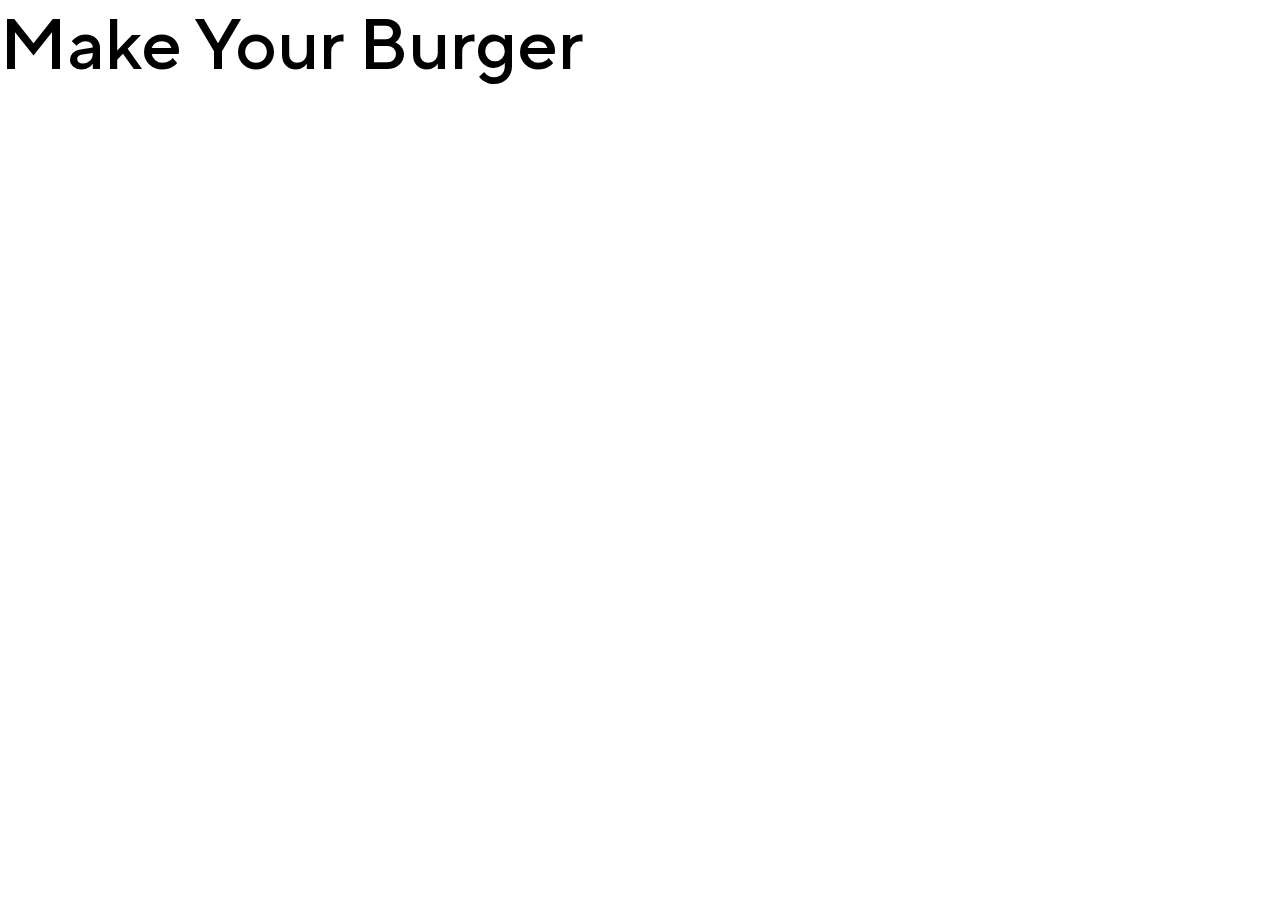
==== index.html @ 9f50b428 "first commit" ====
<!DOCTYPE html>
<html lang="en">
  <head>
    <meta charset="UTF-8" />
    <meta name="viewport" content="width=device-width, initial-scale=1.0" />
    <title>Burger</title>
    <link rel="stylesheet" href="./css/main.css" />
  </head>

  <body>
    <h1>Make Your Burger</h1>

    <script src="./js/main.js"></script>
  </body>
</html>
---- css/main.css ----
@import url(../fonts/TTNormsPro/stylesheet.css);
body {
  font-family: "TT Norms Pro", sans-serif;
  font-size: 72px;
  font-weight: 500;
}

/* Reset and base styles  */
* {
  padding: 0px;
  margin: 0px;
  border: none;
}

*,
*::before,
*::after {
  box-sizing: border-box;
}

/* Links */
a, a:link, a:visited {
  text-decoration: none;
}

a:hover {
  text-decoration: none;
}

/* Common */
aside, nav, footer, header, section, main {
  display: block;
}

h1, h2, h3, h4, h5, h6, p {
  font-size: inherit;
  font-weight: inherit;
}

ul, ul li {
  list-style: none;
}

img {
  vertical-align: top;
}

img, svg {
  max-width: 100%;
  height: auto;
}

address {
  font-style: normal;
}

/* Form */
input, textarea, button, select {
  font-family: inherit;
  font-size: inherit;
  color: inherit;
  background-color: transparent;
}

input::-ms-clear {
  display: none;
}

button, input[type=submit] {
  display: inline-block;
  box-shadow: none;
  background-color: transparent;
  background: none;
  cursor: pointer;
}

input:focus, input:active,
button:focus, button:active {
  outline: none;
}

button::-moz-focus-inner {
  padding: 0;
  border: 0;
}

label {
  cursor: pointer;
}

legend {
  display: block;
}/*# sourceMappingURL=main.css.map */
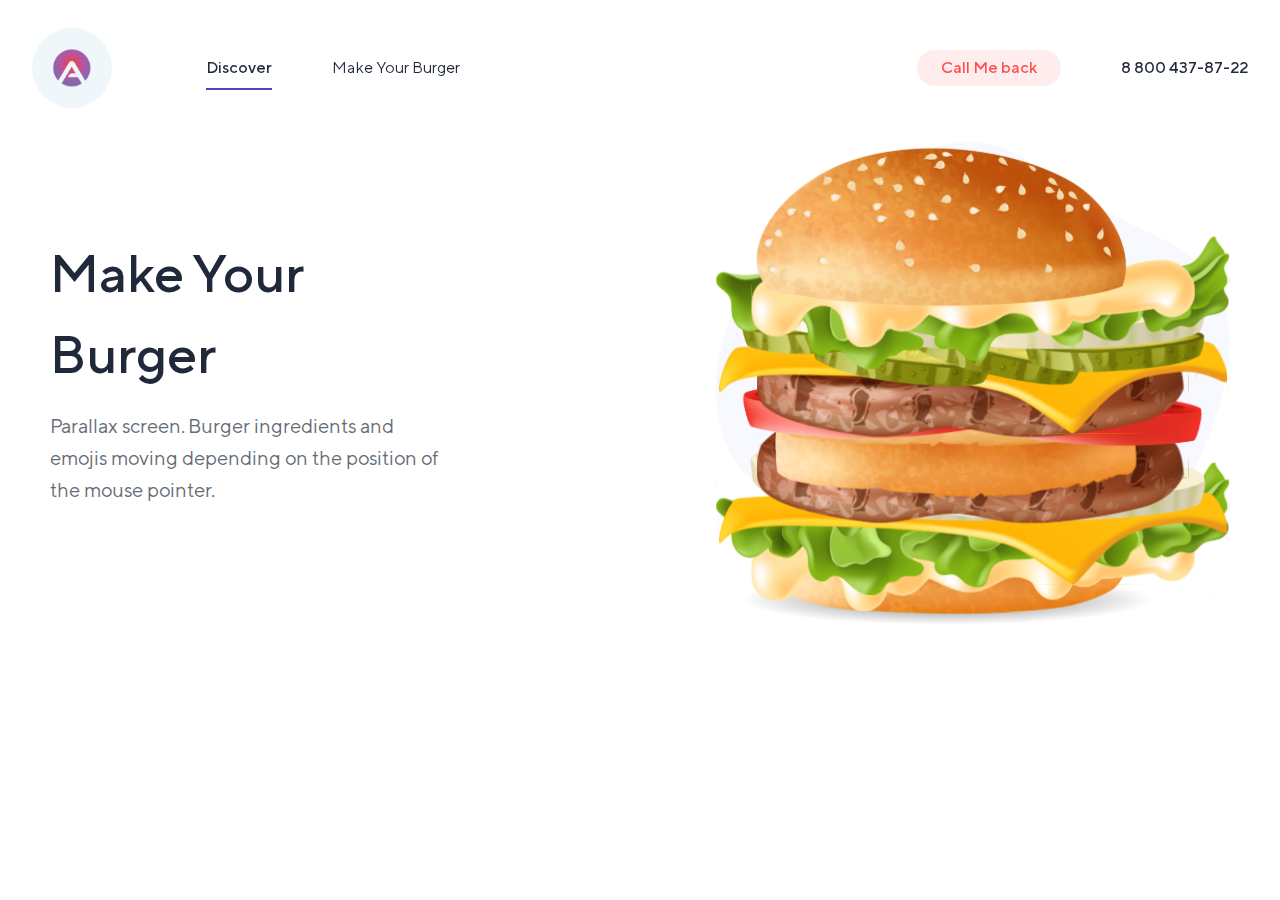
==== commit cab300e2: "header and nav" ====
--- a/index.html
+++ b/index.html
@@ -5,10 +5,173 @@
     <meta name="viewport" content="width=device-width, initial-scale=1.0" />
     <title>Burger</title>
     <link rel="stylesheet" href="./css/main.css" />
+    <script src="https://cdnjs.cloudflare.com/ajax/libs/gsap/3.11.1/gsap.min.js"></script>
   </head>
 
-  <body>
-    <h1>Make Your Burger</h1>
+  <body class="body">
+    <header class="header">
+      <!-- NAV -->
+      <nav class="nav">
+        <div class="nav-left">
+          <a class="logo" href="./index.html"
+            ><img src="./img/logo.svg" alt="logo"
+          /></a>
+          <ul class="nav-list">
+            <li class="nav-list__item">
+              <a
+                class="nav-list__link nav-list__link--active"
+                href="./index.html"
+                >discover</a
+              >
+            </li>
+            <li class="nav-list__item">
+              <a class="nav-list__link" href="./make-burger.html"
+                >make your burger</a
+              >
+            </li>
+          </ul>
+        </div>
+        <div class="nav-right">
+          <button class="btn-call-back">Call Me back</button>
+          <a class="number" href="tel:+88004378722">8 800 437-87-22</a>
+        </div>
+
+        <button class="open-mobile-menu">
+          <img src="./img/icon/menu_open.svg" alt="" />
+        </button>
+      </nav>
+
+      <!-- BURGER-->
+      <div class="container">
+        <div class="main">
+          <div class="main-title">
+            <h1 class="main-title__text">Make Your Burger</h1>
+            <p class="main-title__paragraph">
+              Parallax screen. Burger ingredients and emojis moving depending on
+              the position of the mouse pointer.
+            </p>
+          </div>
+          <div class="main-burger">
+            <img
+              class="main-burger--mob"
+              src="./img/burger/burger-mobile.svg"
+              alt="mobile-burger"
+            />
+            <img class="main-burger--bg" src="./img/bg/bg_main.svg" alt="bg" />
+
+            <img
+              class="burger burger--footer-bun"
+              src="./img/burger/footer_bun.svg"
+              alt=""
+            />
+            <img
+              class="burger burger--mayo"
+              src="./img/burger/mayo.svg"
+              alt=""
+            />
+
+            <img
+              class="burger burger--salad"
+              src="./img/burger/salad.svg"
+              alt=""
+            />
+
+            <img
+              class="burger burger--cheese"
+              src="./img/burger/cheese.svg"
+              alt=""
+            />
+
+            <img
+              class="burger burger--onion"
+              src="./img/burger/onion.svg"
+              alt=""
+            />
+
+            <img
+              class="burger burger--cutlet"
+              src="./img/burger/cutlet.svg"
+              alt=""
+            />
+
+            <img
+              class="burger burger--chicken_cutlet"
+              src="./img/burger/chicken_cutlet.svg"
+              alt=""
+            />
+
+            <img
+              class="burger burger--tomato"
+              src="./img/burger/tomato.svg"
+              alt=""
+            />
+
+            <img
+              class="burger burger--cutlet-2"
+              src="./img/burger/cutlet.svg"
+              alt=""
+            />
+
+            <img
+              class="burger burger--cheese-2"
+              src="./img/burger/cheese.svg"
+              alt=""
+            />
+
+            <img
+              class="burger burger--cucumbers"
+              src="./img/burger/cucumbers.svg"
+              alt=""
+            />
+
+            <img
+              class="burger burger--onion-2"
+              src="./img/burger/onion.svg"
+              alt=""
+            />
+
+            <img
+              class="burger burger--salad-2"
+              src="./img/burger/salad.svg"
+              alt=""
+            />
+
+            <img
+              class="burger burger--mayo-2"
+              src="./img/burger/mayo.svg"
+              alt=""
+            />
+
+            <img
+              class="burger burger--top-bun"
+              src="./img/burger/top_bun.svg"
+              alt=""
+            />
+          </div>
+        </div>
+      </div>
+    </header>
+
+    <!-- NAV-MOBILE-->
+    <nav class="nav-mobile hidden">
+      <div class="nav-mobile__top">
+        <ul class="nav-mobile--list">
+          <li class="nav-mobile--item">
+            <a href="./index.html">Discover</a>
+          </li>
+          <li class="nav-mobile--item">
+            <a href="./make-burger.html">Make Your Burger</a>
+          </li>
+        </ul>
+      </div>
+      <div class="nav-mobile__bot">
+        <button class="btn-call-back">Call Me back</button>
+        <a class="number" href="tel:+88004378722">8 800 437-87-22</a>
+      </div>
+      <button class="close-mobile-menu">
+        <img src="./img/icon/menu_close.svg" alt="close menu" />
+      </button>
+    </nav>
 
     <script src="./js/main.js"></script>
   </body>
--- a/css/main.css
+++ b/css/main.css
@@ -1,8 +1,20 @@
 @import url(../fonts/TTNormsPro/stylesheet.css);
 body {
-  font-family: "TT Norms Pro", sans-serif;
-  font-size: 72px;
-  font-weight: 500;
+  font-family: var(--font-TT_Norms_Pro);
+  color: var(--text-color);
+}
+
+.container {
+  max-width: 1500px;
+  margin: 0 auto;
+}
+
+.no-scroll {
+  overflow: hidden;
+}
+
+.hidden {
+  display: none;
 }
 
 /* Reset and base styles  */
@@ -90,4 +102,328 @@
 
 legend {
   display: block;
+}
+
+:root {
+  --text-color: #1f2939;
+  --text-paragraph: #676d77;
+  --accent: #5243c2;
+  --bg-accent: #f0f7fa;
+  --btn-bg-color: #be2b20;
+  --border-cards: #f0f7fa;
+  --card-btn-color: #f5f5ff;
+  --card-text-color: #949ba6;
+  --font-TT_Norms_Pro: "TT Norms Pro", sans-serif;
+  --ckal: #f45763;
+  --time: #6b56f5;
+  --weight: #f58f56;
+}
+
+.main {
+  display: flex;
+  align-items: center;
+  justify-content: space-between;
+  padding: 50px;
+  gap: 272px;
+  margin-top: 50px;
+}
+@media (max-width: 1200px) {
+  .main {
+    flex-wrap: wrap;
+    align-items: center;
+    justify-content: center;
+    margin-top: 200px;
+    gap: clamp(0.313rem, -0.875rem + 5.94vw, 6.25rem);
+  }
+}
+
+.main-title {
+  display: flex;
+  flex-direction: column;
+  gap: 16px;
+  max-width: 482px;
+}
+
+.main-title__text {
+  font-size: clamp(1.625rem, 1.05rem + 2.88vw, 4.5rem);
+  font-weight: 500;
+  line-height: 80.5px;
+  text-align: left;
+}
+@media (max-width: 1200px) {
+  .main-title__text {
+    text-align: center;
+  }
+}
+
+.main-title__paragraph {
+  font-size: 20px;
+  font-weight: 400;
+  line-height: 32px;
+  text-align: left;
+  color: var(--text-paragraph);
+}
+@media (max-width: 1200px) {
+  .main-title__paragraph {
+    text-align: center;
+  }
+}
+
+.main-burger {
+  position: relative;
+  height: clamp(9.25rem, 1.1rem + 40.75vw, 50rem);
+  max-width: 638px;
+  width: 100%;
+}
+
+.main-burger--mob {
+  position: absolute;
+  height: 100%;
+  width: 100%;
+  bottom: 0;
+  left: 50%;
+  transform: translateX(-50%);
+  z-index: 1;
+}
+@media (min-width: 1200px) {
+  .main-burger--mob {
+    display: none;
+  }
+}
+
+.main-burger--bg {
+  position: absolute;
+  height: 100%;
+  width: 100%;
+  bottom: 0;
+  left: 50%;
+  transform: translateX(-50%);
+  z-index: -1;
+}
+
+.burger {
+  position: absolute;
+  left: 50%;
+  transform: translateX(-50%);
+}
+@media (max-width: 1200px) {
+  .burger {
+    display: none;
+  }
+}
+.burger--footer-bun {
+  bottom: 1%;
+}
+.burger--mayo {
+  bottom: 5%;
+}
+.burger--salad {
+  bottom: 8%;
+}
+.burger--cheese {
+  bottom: 10%;
+}
+.burger--onion {
+  bottom: 7%;
+}
+.burger--cutlet {
+  bottom: 20%;
+}
+.burger--chicken_cutlet {
+  bottom: 23%;
+}
+.burger--tomato {
+  bottom: 29%;
+}
+.burger--cutlet-2 {
+  bottom: 36%;
+}
+.burger--cheese-2 {
+  bottom: 38%;
+}
+.burger--cucumbers {
+  bottom: 38%;
+}
+.burger--onion-2 {
+  bottom: 39%;
+}
+.burger--salad-2 {
+  bottom: 50%;
+}
+.burger--mayo-2 {
+  bottom: 54%;
+}
+.burger--top-bun {
+  bottom: 57%;
+}
+
+.nav {
+  position: fixed;
+  display: flex;
+  align-items: center;
+  justify-content: space-between;
+  width: 100%;
+  height: 80px;
+  top: 0;
+  left: 0;
+  margin-top: 28px;
+  padding: 0 32px;
+  z-index: 2;
+}
+
+.nav-left {
+  display: flex;
+  align-items: center;
+  gap: 94px;
+}
+
+.nav-right {
+  display: flex;
+  align-items: center;
+  gap: 60px;
+}
+@media (max-width: 900px) {
+  .nav-right {
+    display: none;
+  }
+}
+
+.logo {
+  display: flex;
+  align-items: center;
+  justify-content: center;
+  width: 80px;
+  height: 80px;
+  border-radius: 50%;
+  background: var(--bg-accent);
+}
+
+.nav-list {
+  display: flex;
+  gap: 60px;
+  text-transform: capitalize;
+}
+@media (max-width: 900px) {
+  .nav-list {
+    display: none;
+  }
+}
+
+.nav-list__link {
+  font-size: 16px;
+  font-weight: 400;
+  line-height: 22px;
+  text-align: left;
+  color: var(--text-color);
+  padding-bottom: 11px;
+  transition: all 0.1s ease-in;
+  border-bottom: 2px solid rgba(255, 255, 255, 0);
+}
+.nav-list__link:hover {
+  border-bottom: 2px solid var(--accent);
+}
+.nav-list__link--active {
+  font-weight: 500;
+  border-bottom: 2px solid var(--accent);
+}
+
+.btn-call-back {
+  border-radius: 20px;
+  background-color: #ffeded;
+  padding: 8px 24px;
+  font-size: 16px;
+  font-weight: 500;
+  line-height: 19.17px;
+  text-align: left;
+  color: rgb(255, 77, 79);
+  transition: all 0.1s ease-in;
+}
+.btn-call-back:hover {
+  background-color: #ffdddd;
+}
+
+.number {
+  color: var(--text-color);
+  font-size: 16px;
+  font-weight: 500;
+  line-height: 19.17px;
+  text-align: left;
+  transition: all 0.1s ease-in;
+}
+.number:hover {
+  opacity: 76%;
+}
+
+.open-mobile-menu {
+  height: 35px;
+  width: 35px;
+}
+.open-mobile-menu img {
+  width: 100%;
+  height: 100%;
+  object-fit: contain;
+}
+@media (min-width: 900px) {
+  .open-mobile-menu {
+    display: none;
+  }
+}
+
+.nav-mobile {
+  display: flex;
+  flex-direction: column;
+  justify-content: space-between;
+  padding: 45px;
+  position: fixed;
+  top: 0;
+  right: -100%;
+  width: 80%;
+  height: 100%;
+  background-color: white;
+  box-shadow: -2px 0 5px rgba(0, 0, 0, 0.2);
+  opacity: 0;
+  transition: right 0.3s ease, opacity 0.3s ease;
+  z-index: 3;
+}
+.nav-mobile.open {
+  right: 0;
+  opacity: 1;
+}
+
+.nav-mobile__top {
+  margin-top: 50px;
+}
+
+.nav-mobile--list {
+  display: flex;
+  flex-direction: column;
+  gap: 25px;
+}
+
+.nav-mobile--item {
+  font-size: 25px;
+  font-weight: 500;
+  line-height: 19.17px;
+  text-align: left;
+  transition: all 0.1s ease-in;
+}
+.nav-mobile--item:hover {
+  opacity: 76%;
+}
+.nav-mobile--item a {
+  color: var(--text-color);
+}
+
+.nav-mobile__bot {
+  display: flex;
+  flex-direction: column;
+  gap: 20px;
+  justify-content: center;
+  align-items: center;
+}
+
+.close-mobile-menu {
+  position: absolute;
+  top: 15px;
+  right: 15px;
 }/*# sourceMappingURL=main.css.map */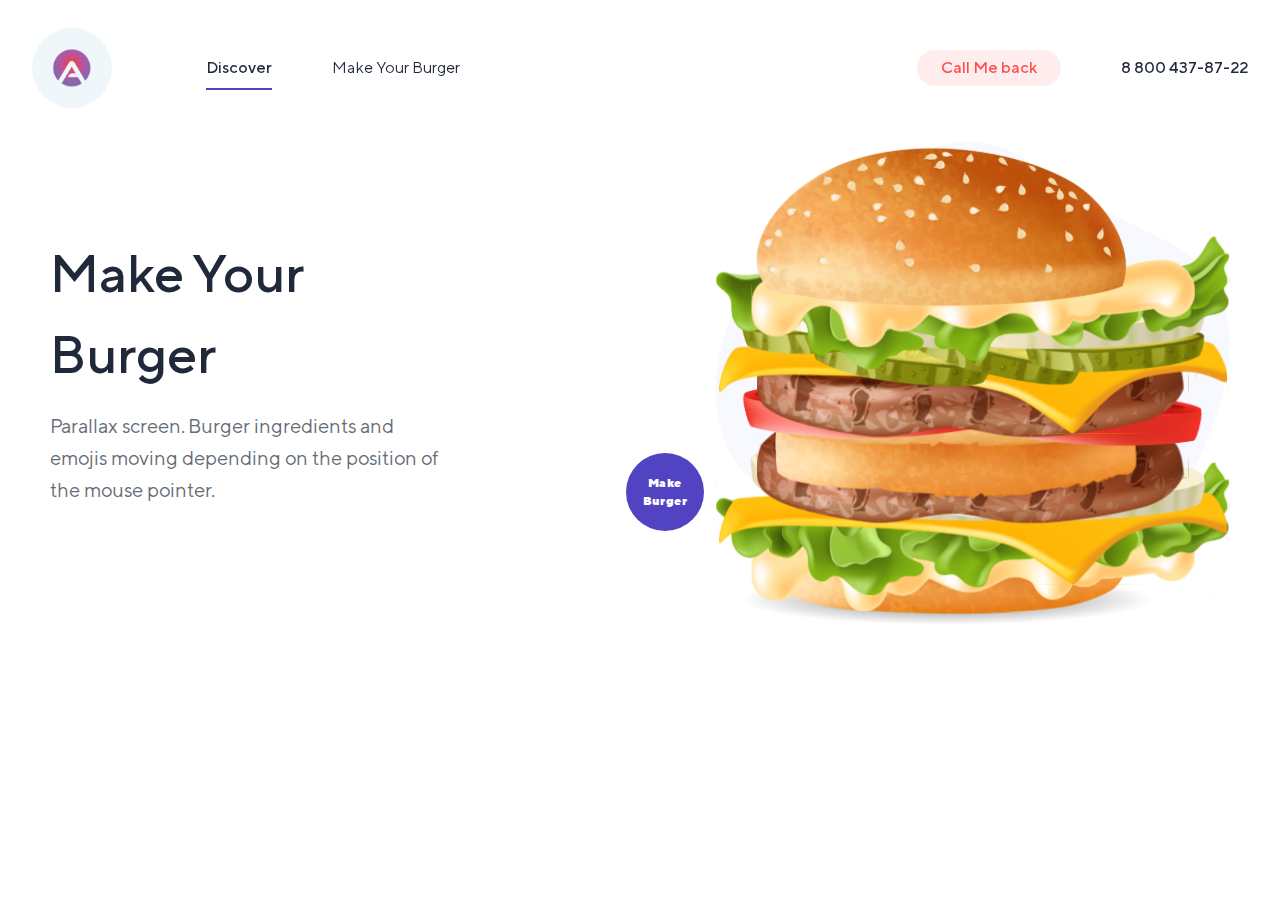
==== commit 58c96fea: "start making 2 page" ====
--- a/index.html
+++ b/index.html
@@ -52,6 +52,7 @@
             </p>
           </div>
           <div class="main-burger">
+            <a class="btn-make-burger" href="./make-burger.html">Make Burger</a>
             <img
               class="main-burger--mob"
               src="./img/burger/burger-mobile.svg"
--- a/css/main.css
+++ b/css/main.css
@@ -191,10 +191,40 @@
   }
 }
 
+.btn-make-burger {
+  position: absolute;
+  display: flex;
+  align-items: center;
+  justify-content: center;
+  text-align: center;
+  height: clamp(3.75rem, 3.375rem + 1.88vw, 5.625rem);
+  width: clamp(3.75rem, 3.375rem + 1.88vw, 5.625rem);
+  background: var(--accent);
+  left: -90px;
+  bottom: 20%;
+  padding: 10px;
+  color: white;
+  font-size: 12px;
+  font-weight: 900;
+  line-height: 18px;
+  text-align: center;
+  border-radius: 50%;
+  transition: all 0.1s ease-in;
+  z-index: 3;
+}
+@media (max-width: 900px) {
+  .btn-make-burger {
+    left: 0px;
+  }
+}
+.btn-make-burger:hover {
+  filter: saturate(150%);
+}
+
 .main-burger--bg {
   position: absolute;
   height: 100%;
-  width: 100%;
+  width: 120%;
   bottom: 0;
   left: 50%;
   transform: translateX(-50%);
@@ -255,6 +285,20 @@
 }
 .burger--top-bun {
   bottom: 57%;
+}
+
+.make-burger_title {
+  display: flex;
+  flex-direction: column;
+  gap: 16px;
+  max-width: clamp(12.5rem, 8.975rem + 17.63vw, 30.125rem);
+}
+
+.title {
+  font-size: clamp(1.625rem, 1.05rem + 2.88vw, 4.5rem);
+  font-weight: 500;
+  line-height: clamp(1.563rem, 0.869rem + 3.47vw, 5.031rem);
+  text-align: left;
 }
 
 .nav {
@@ -426,4 +470,56 @@
   position: absolute;
   top: 15px;
   right: 15px;
+}
+
+.make-burger {
+  display: flex;
+  justify-content: space-between;
+  align-items: center;
+  margin-top: 140px;
+  height: 619px;
+  padding: 0 50px;
+}
+
+.make-burger__sum {
+  display: flex;
+  flex-direction: column;
+  gap: 24px;
+}
+
+.make-burger__summary {
+  font-size: 36px;
+  font-weight: 400;
+  line-height: 43.13px;
+  text-align: left;
+}
+
+.make-burger__summary-list {
+  display: flex;
+  gap: 12px;
+}
+
+.make-burger__summary-item {
+  display: flex;
+  align-items: center;
+  justify-content: center;
+  gap: 6.5px;
+  width: 126px;
+  height: 56px;
+  border-radius: 50px;
+  background: var(--card-btn-color);
+}
+
+.make-burger__typography {
+  font-size: 24px;
+  font-weight: 400;
+  line-height: 28.75px;
+  text-align: left;
+}
+.make-burger__typography span {
+  font-size: 24px;
+  font-weight: 700;
+  line-height: 28.75px;
+  text-align: left;
+  color: #ff4d4f;
 }/*# sourceMappingURL=main.css.map */